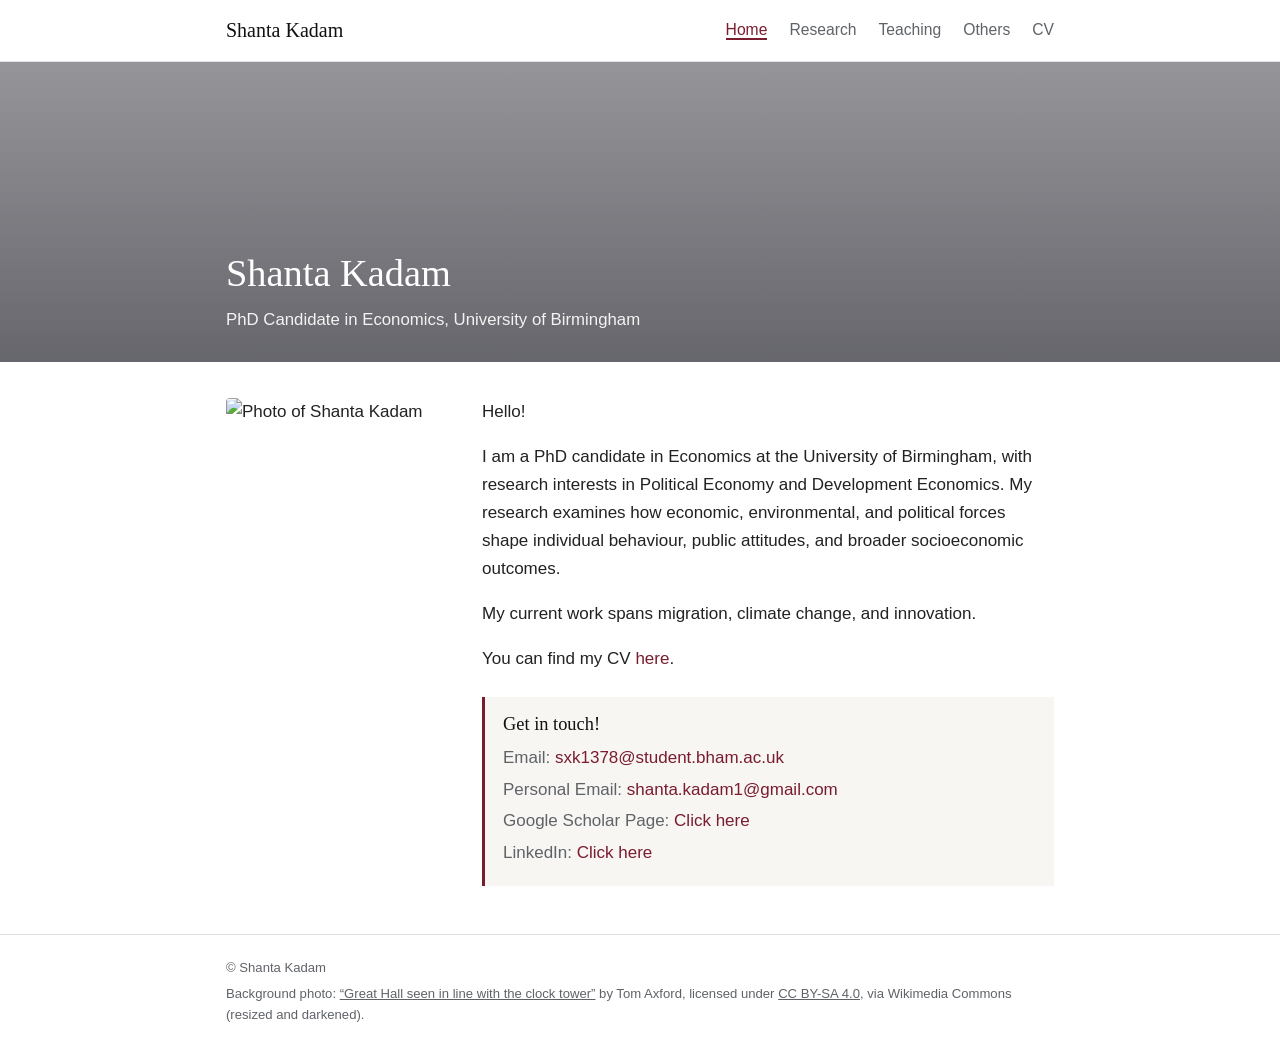
==== index.html @ ad896608 "Add files via upload" ====
<!DOCTYPE html>
<html lang="en">
<head>
  <meta charset="utf-8">
  <meta name="viewport" content="width=device-width, initial-scale=1">
  <title>Shanta Kadam</title>
  <meta name="description" content="Shanta Kadam, PhD candidate in Economics at the University of Birmingham. Political Economy and Development Economics.">
  <link rel="stylesheet" href="style.css">
</head>
<body>

  <header class="site-header">
    <nav class="nav">
      <a class="site-name" href="index.html">Shanta Kadam</a>
      <ul>
        <li><a class="active" href="index.html">Home</a></li>
        <li><a href="research.html">Research</a></li>
        <li><a href="teaching.html">Teaching</a></li>
        <li><a href="others.html">Others</a></li>
        <li><a href="https://www.dropbox.com/scl/fi/ib3p3w41q0riw71sym0ad/CV.pdf?rlkey=x4dztig8gu17dkmpxzn258iok&amp;st=8f76h1o7&amp;dl=0" target="_blank" rel="noopener">CV</a></li>
      </ul>
    </nav>
  </header>

  <!-- Full-width banner with campus photo (image: images/background.jpg) -->
  <section class="banner">
    <div class="banner-text">
      <h1>Shanta Kadam</h1>
      <p>PhD Candidate in Economics, University of Birmingham</p>
    </div>
  </section>

  <main>
    <div class="profile">
      <img class="profile-photo" src="images/profile.jpg" alt="Photo of Shanta Kadam">

      <div class="profile-text">
        <p>Hello!</p>

        <p>I am a PhD candidate in Economics at the University of Birmingham, with research interests in Political Economy and Development Economics. My research examines how economic, environmental, and political forces shape individual behaviour, public attitudes, and broader socioeconomic outcomes.</p>

        <p>My current work spans migration, climate change, and innovation.</p>

        <p>You can find my CV <a href="https://www.dropbox.com/scl/fi/ib3p3w41q0riw71sym0ad/CV.pdf?rlkey=x4dztig8gu17dkmpxzn258iok&amp;st=8f76h1o7&amp;dl=0" target="_blank" rel="noopener">here</a>.</p>

        <div class="contact">
          <h2>Get in touch!</h2>
          <ul>
            <li><span class="label">Email:</span> <a href="mailto:sxk1378@student.bham.ac.uk">sxk1378@student.bham.ac.uk</a></li>
            <li><span class="label">Personal Email:</span> <a href="mailto:shanta.kadam1@gmail.com">shanta.kadam1@gmail.com</a></li>
            <li><span class="label">Google Scholar Page:</span> <a href="https://scholar.google.com/citations?user=Nujo5nwAAAAJ&amp;hl=en" target="_blank" rel="noopener">Click here</a></li>
            <li><span class="label">LinkedIn:</span> <a href="https://www.linkedin.com/in/shanta-kadam-22720195/" target="_blank" rel="noopener">Click here</a></li>
          </ul>
        </div>
      </div>
    </div>
  </main>

  <footer class="site-footer">
    <div class="inner">
      <p>&copy; Shanta Kadam</p>
      <p>Background photo: <a href="https://commons.wikimedia.org/wiki/File:Great_Hall_seen_in_line_with_the_clock_tower.jpg" target="_blank" rel="noopener">&ldquo;Great Hall seen in line with the clock tower&rdquo;</a> by Tom Axford, licensed under <a href="https://creativecommons.org/licenses/by-sa/4.0/" target="_blank" rel="noopener">CC BY-SA 4.0</a>, via Wikimedia Commons (resized and darkened).</p>
    </div>
  </footer>

</body>
</html>
---- style.css ----
/* ==========================================================
   Shanta Kadam — personal website stylesheet
   Colours are set once here; change them to restyle the site.
   ========================================================== */

:root {
  --text: #222222;
  --muted: #5f6368;
  --accent: #7a1c2e;        /* deep academic maroon for links */
  --accent-hover: #4d0f1c;
  --line: #e2e2e2;
  --bg: #ffffff;
  --bg-soft: #f7f6f3;
  --max-width: 860px;
}

* { box-sizing: border-box; }

html { -webkit-text-size-adjust: 100%; }

body {
  margin: 0;
  background: var(--bg);
  color: var(--text);
  font-family: -apple-system, BlinkMacSystemFont, "Segoe UI", Roboto, "Helvetica Neue", Arial, sans-serif;
  font-size: 17px;
  line-height: 1.65;
}

h1, h2, h3 {
  font-family: Georgia, "Times New Roman", serif;
  font-weight: normal;
  line-height: 1.3;
  color: #111;
}

h1 { font-size: 2rem; margin: 0 0 0.6em; }
h2 { font-size: 1.4rem; margin: 1.6em 0 0.6em; border-bottom: 1px solid var(--line); padding-bottom: 0.25em; }
h3 { font-size: 1.15rem; margin: 0 0 0.3em; }

a { color: var(--accent); text-decoration: none; }
a:hover, a:focus { color: var(--accent-hover); text-decoration: underline; }

img { max-width: 100%; height: auto; }

/* ---------- Top navigation bar ---------- */
.site-header {
  border-bottom: 1px solid var(--line);
  background: var(--bg);
}

.nav {
  max-width: var(--max-width);
  margin: 0 auto;
  padding: 14px 16px;
  display: flex;
  flex-wrap: wrap;
  align-items: center;
  justify-content: space-between;
  gap: 8px 24px;
}

.nav .site-name {
  font-family: Georgia, "Times New Roman", serif;
  font-size: 1.25rem;
  color: #111;
}
.nav .site-name:hover { text-decoration: none; }

.nav ul {
  list-style: none;
  margin: 0;
  padding: 0;
  display: flex;
  flex-wrap: wrap;
  gap: 4px 22px;
}

.nav ul a { color: var(--muted); font-size: 0.98rem; }
.nav ul a:hover { color: var(--accent); text-decoration: none; }
.nav ul a.active { color: var(--accent); border-bottom: 2px solid var(--accent); }

/* ---------- Home page banner ---------- */
.banner {
  position: relative;
  min-height: 300px;
  display: flex;
  align-items: flex-end;
  /* The dark overlay (first layer) keeps the white text readable. */
  background-image:
    linear-gradient(rgba(20, 20, 30, 0.45), rgba(20, 20, 30, 0.65)),
    url("images/background.jpg");
  background-size: cover;
  background-position: center 40%;
  color: #fff;
}

.banner-text {
  width: 100%;
  max-width: var(--max-width);
  margin: 0 auto;
  padding: 40px 16px 28px;
}

.banner h1 { color: #fff; font-size: 2.4rem; margin: 0 0 0.2em; }
.banner p { margin: 0; font-size: 1.05rem; color: rgba(255, 255, 255, 0.92); }

/* ---------- Page content ---------- */
main {
  max-width: var(--max-width);
  margin: 0 auto;
  padding: 36px 16px 48px;
}

/* Home: photo on the left, text on the right */
.profile {
  display: grid;
  grid-template-columns: 220px 1fr;
  gap: 36px;
  align-items: start;
}

.profile-photo {
  width: 220px;
  height: auto;
  border-radius: 4px;
  display: block;
}

.profile-text p:first-child { margin-top: 0; }

.contact {
  margin-top: 1.4em;
  padding: 16px 18px;
  background: var(--bg-soft);
  border-left: 3px solid var(--accent);
}
.contact h2 { border: 0; margin: 0 0 0.4em; padding: 0; font-size: 1.15rem; }
.contact ul { list-style: none; margin: 0; padding: 0; }
.contact li { margin: 0.2em 0; overflow-wrap: anywhere; }
.contact .label { color: var(--muted); }

/* Research: one block per paper */
.paper {
  margin: 0 0 2em;
}
.paper .authors { color: var(--muted); margin: 0 0 0.3em; }
.paper .links { margin: 0.2em 0 0.5em; }
.paper p { margin: 0.4em 0; }

details { margin: 0.4em 0; }
details summary {
  cursor: pointer;
  color: var(--accent);
  font-size: 0.95rem;
}
details[open] summary { margin-bottom: 0.4em; }
details p { text-align: justify; }

/* Teaching / simple lists */
.plain-list { padding-left: 1.2em; }
.plain-list li { margin: 0.3em 0; }

/* ---------- Footer ---------- */
.site-footer {
  border-top: 1px solid var(--line);
  color: var(--muted);
  font-size: 0.82rem;
}
.site-footer .inner {
  max-width: var(--max-width);
  margin: 0 auto;
  padding: 18px 16px 28px;
}
.site-footer p { margin: 0.3em 0; }
.site-footer a { color: var(--muted); text-decoration: underline; }

/* ---------- Mobile ---------- */
@media (max-width: 640px) {
  body { font-size: 16px; }
  .nav { justify-content: center; text-align: center; }
  .nav ul { justify-content: center; gap: 4px 16px; }
  .banner { min-height: 200px; }
  .banner h1 { font-size: 1.9rem; }
  .profile { grid-template-columns: 1fr; gap: 20px; }
  .profile-photo { width: 180px; margin: 0 auto; }
  details p { text-align: left; }
}
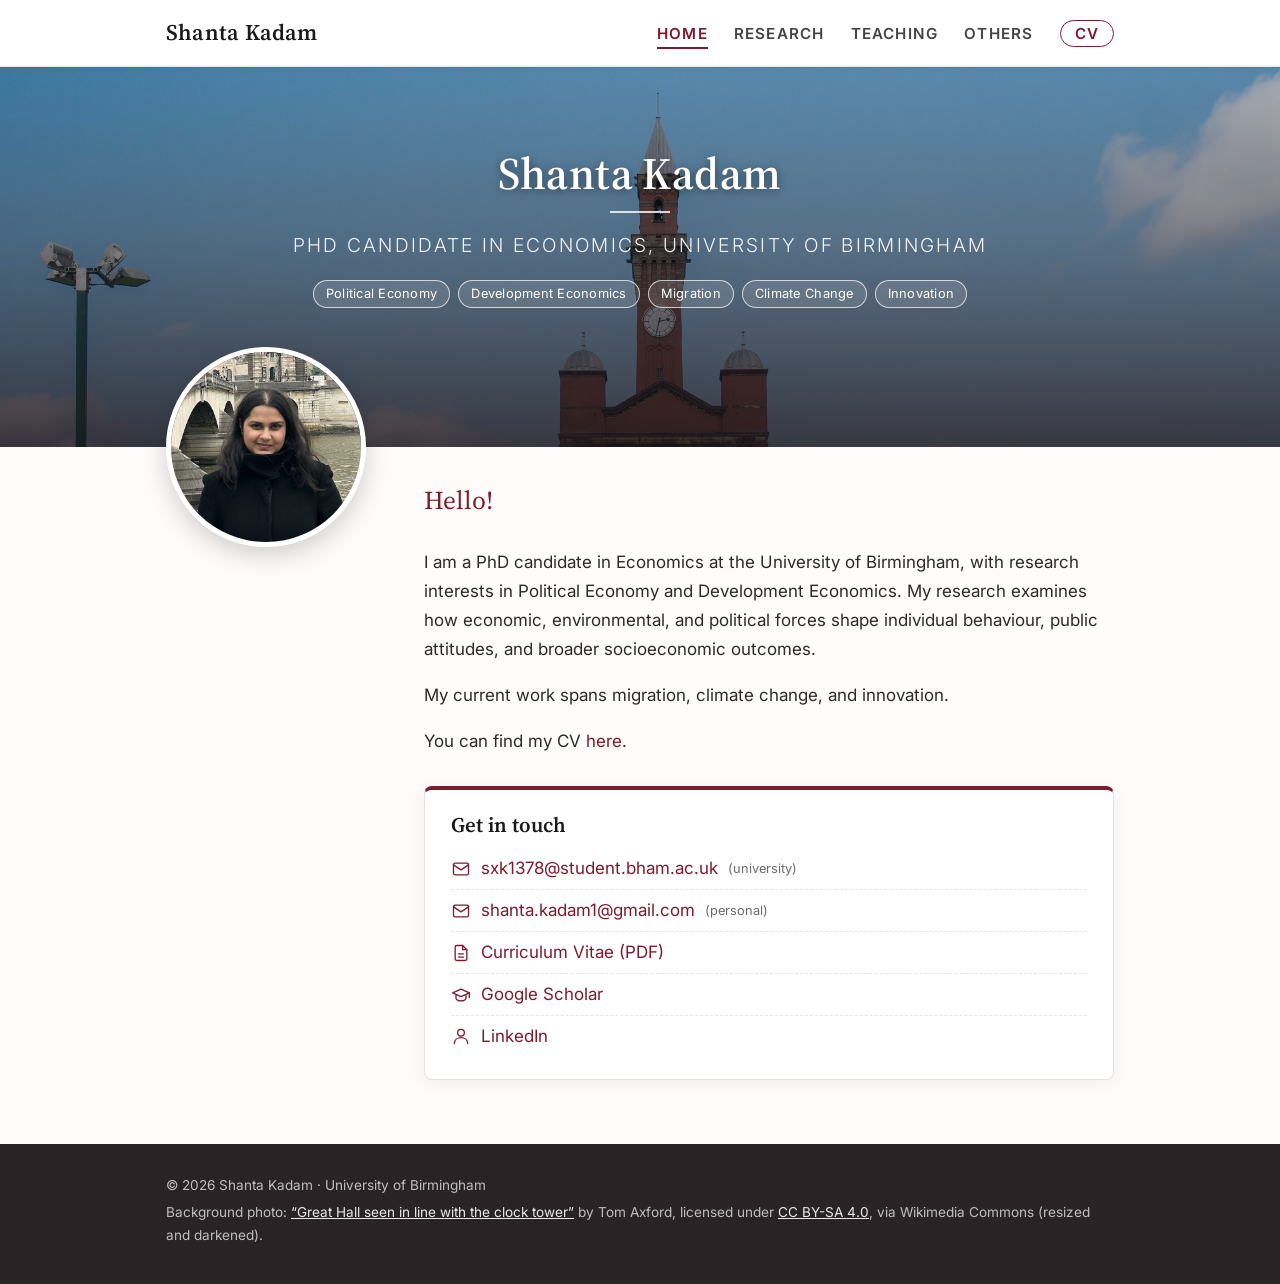
==== commit c4b8b2c5: "Add files via upload" ====
--- a/index.html
+++ b/index.html
@@ -5,9 +5,21 @@
   <meta name="viewport" content="width=device-width, initial-scale=1">
   <title>Shanta Kadam</title>
   <meta name="description" content="Shanta Kadam, PhD candidate in Economics at the University of Birmingham. Political Economy and Development Economics.">
+  <meta property="og:title" content="Shanta Kadam">
+  <meta property="og:description" content="Shanta Kadam, PhD candidate in Economics at the University of Birmingham. Political Economy and Development Economics.">
+  <meta property="og:image" content="https://shantakadam.github.io/images/profile.jpg">
+  <meta property="og:image:width" content="600">
+  <meta property="og:image:height" content="600">
+  <meta property="og:url" content="https://shantakadam.github.io/">
+  <meta property="og:type" content="website">
+  <link rel="preconnect" href="https://fonts.googleapis.com">
+  <link rel="preconnect" href="https://fonts.gstatic.com" crossorigin>
+  <link href="https://fonts.googleapis.com/css2?family=Inter:wght@300;400;600&family=Source+Serif+4:opsz,wght@8..60,600&display=swap" rel="stylesheet">
   <link rel="stylesheet" href="style.css">
+  <link rel="icon" type="image/png" href="images/apple-touch-icon.png">
+  <link rel="apple-touch-icon" href="images/apple-touch-icon.png">
 </head>
-<body>
+<body class="home">
 
   <header class="site-header">
     <nav class="nav">
@@ -17,7 +29,7 @@
         <li><a href="research.html">Research</a></li>
         <li><a href="teaching.html">Teaching</a></li>
         <li><a href="others.html">Others</a></li>
-        <li><a href="https://www.dropbox.com/scl/fi/ib3p3w41q0riw71sym0ad/CV.pdf?rlkey=x4dztig8gu17dkmpxzn258iok&amp;st=8f76h1o7&amp;dl=0" target="_blank" rel="noopener">CV</a></li>
+        <li><a class="cv-link" href="https://www.dropbox.com/scl/fi/ib3p3w41q0riw71sym0ad/CV.pdf?rlkey=x4dztig8gu17dkmpxzn258iok&amp;st=8f76h1o7&amp;dl=0" target="_blank" rel="noopener">CV</a></li>
       </ul>
     </nav>
   </header>
@@ -27,12 +39,19 @@
     <div class="banner-text">
       <h1>Shanta Kadam</h1>
       <p>PhD Candidate in Economics, University of Birmingham</p>
+      <ul class="tags">
+        <li>Political Economy</li>
+        <li>Development Economics</li>
+        <li>Migration</li>
+        <li>Climate Change</li>
+        <li>Innovation</li>
+      </ul>
     </div>
   </section>
 
   <main>
     <div class="profile">
-      <img class="profile-photo" src="images/profile.jpg" alt="Photo of Shanta Kadam">
+      <img class="profile-photo" src="images/profile.jpg" alt="Photo of Shanta Kadam" width="600" height="600">
 
       <div class="profile-text">
         <p>Hello!</p>
@@ -44,12 +63,29 @@
         <p>You can find my CV <a href="https://www.dropbox.com/scl/fi/ib3p3w41q0riw71sym0ad/CV.pdf?rlkey=x4dztig8gu17dkmpxzn258iok&amp;st=8f76h1o7&amp;dl=0" target="_blank" rel="noopener">here</a>.</p>
 
         <div class="contact">
-          <h2>Get in touch!</h2>
+          <h2>Get in touch</h2>
+          <!-- Icons are inline SVG outlines; they take the accent colour from .contact .icon in style.css -->
           <ul>
-            <li><span class="label">Email:</span> <a href="mailto:sxk1378@student.bham.ac.uk">sxk1378@student.bham.ac.uk</a></li>
-            <li><span class="label">Personal Email:</span> <a href="mailto:shanta.kadam1@gmail.com">shanta.kadam1@gmail.com</a></li>
-            <li><span class="label">Google Scholar Page:</span> <a href="https://scholar.google.com/citations?user=Nujo5nwAAAAJ&amp;hl=en" target="_blank" rel="noopener">Click here</a></li>
-            <li><span class="label">LinkedIn:</span> <a href="https://www.linkedin.com/in/shanta-kadam-22720195/" target="_blank" rel="noopener">Click here</a></li>
+            <li>
+              <svg class="icon" viewBox="0 0 24 24" aria-hidden="true"><rect x="3" y="5" width="18" height="14" rx="2"/><path d="m3 7 9 6 9-6"/></svg>
+              <a href="mailto:sxk1378@student.bham.ac.uk">sxk1378@student.bham.ac.uk</a> <span class="note">(university)</span>
+            </li>
+            <li>
+              <svg class="icon" viewBox="0 0 24 24" aria-hidden="true"><rect x="3" y="5" width="18" height="14" rx="2"/><path d="m3 7 9 6 9-6"/></svg>
+              <a href="mailto:shanta.kadam1@gmail.com">shanta.kadam1@gmail.com</a> <span class="note">(personal)</span>
+            </li>
+            <li>
+              <svg class="icon" viewBox="0 0 24 24" aria-hidden="true"><path d="M14 3H7a2 2 0 0 0-2 2v14a2 2 0 0 0 2 2h10a2 2 0 0 0 2-2V8z"/><path d="M14 3v5h5M9 13h6M9 17h6"/></svg>
+              <a href="https://www.dropbox.com/scl/fi/ib3p3w41q0riw71sym0ad/CV.pdf?rlkey=x4dztig8gu17dkmpxzn258iok&amp;st=8f76h1o7&amp;dl=0" target="_blank" rel="noopener">Curriculum Vitae (PDF)</a>
+            </li>
+            <li>
+              <svg class="icon" viewBox="0 0 24 24" aria-hidden="true"><path d="M2 9.5 12 5l10 4.5L12 14z"/><path d="M6 11.5V16c0 1.5 2.7 3 6 3s6-1.5 6-3v-4.5M22 9.5V15"/></svg>
+              <a href="https://scholar.google.com/citations?user=Nujo5nwAAAAJ&amp;hl=en" target="_blank" rel="noopener">Google Scholar</a>
+            </li>
+            <li>
+              <svg class="icon" viewBox="0 0 24 24" aria-hidden="true"><circle cx="12" cy="8" r="4"/><path d="M4 21c0-4.4 3.6-7 8-7s8 2.6 8 7"/></svg>
+              <a href="https://www.linkedin.com/in/shanta-kadam-22720195/" target="_blank" rel="noopener">LinkedIn</a>
+            </li>
           </ul>
         </div>
       </div>
@@ -58,7 +94,7 @@
 
   <footer class="site-footer">
     <div class="inner">
-      <p>&copy; Shanta Kadam</p>
+      <p>&copy; 2026 Shanta Kadam &middot; University of Birmingham</p>
       <p>Background photo: <a href="https://commons.wikimedia.org/wiki/File:Great_Hall_seen_in_line_with_the_clock_tower.jpg" target="_blank" rel="noopener">&ldquo;Great Hall seen in line with the clock tower&rdquo;</a> by Tom Axford, licensed under <a href="https://creativecommons.org/licenses/by-sa/4.0/" target="_blank" rel="noopener">CC BY-SA 4.0</a>, via Wikimedia Commons (resized and darkened).</p>
     </div>
   </footer>
--- a/style.css
+++ b/style.css
@@ -1,52 +1,78 @@
 /* ==========================================================
    Shanta Kadam — personal website stylesheet
    Colours are set once here; change them to restyle the site.
+   Fonts (loaded in each page's <head> from Google Fonts):
+   Source Serif 4 for headings, Inter for text
+   (the previous fonts, Playfair Display and Source Sans 3, are kept as fallbacks).
    ========================================================== */
 
 :root {
-  --text: #222222;
-  --muted: #5f6368;
-  --accent: #7a1c2e;        /* deep academic maroon for links */
+  --text: #2b2b2b;
+  --muted: #6b6b6b;
+  --accent: #7a1c2e;        /* deep academic maroon */
   --accent-hover: #4d0f1c;
-  --line: #e2e2e2;
-  --bg: #ffffff;
-  --bg-soft: #f7f6f3;
-  --max-width: 860px;
+  --accent-soft: #f6eef0;
+  --line: #e7e3dd;
+  --bg: #fdfcfa;            /* warm off-white page */
+  --card: #ffffff;
+  --max-width: 980px;
+  /* Campus photo: dark overlay (lighter at the top so the sky shows) and crop position */
+  --banner-overlay: linear-gradient(rgba(25, 15, 20, 0.10), rgba(25, 15, 20, 0.35) 45%, rgba(25, 15, 20, 0.75));
+  --banner-position: center 8%;
+  --serif: "Source Serif 4", "Playfair Display", Georgia, "Times New Roman", serif;
+  --sans: "Inter", "Source Sans 3", "Segoe UI", Roboto, "Helvetica Neue", Arial, sans-serif;
 }
 
 * { box-sizing: border-box; }
 
-html { -webkit-text-size-adjust: 100%; }
+html { -webkit-text-size-adjust: 100%; scroll-behavior: smooth; }
 
 body {
   margin: 0;
   background: var(--bg);
   color: var(--text);
-  font-family: -apple-system, BlinkMacSystemFont, "Segoe UI", Roboto, "Helvetica Neue", Arial, sans-serif;
+  font-family: var(--sans);
   font-size: 17px;
-  line-height: 1.65;
+  line-height: 1.7;
 }
 
 h1, h2, h3 {
-  font-family: Georgia, "Times New Roman", serif;
-  font-weight: normal;
-  line-height: 1.3;
-  color: #111;
-}
-
-h1 { font-size: 2rem; margin: 0 0 0.6em; }
-h2 { font-size: 1.4rem; margin: 1.6em 0 0.6em; border-bottom: 1px solid var(--line); padding-bottom: 0.25em; }
-h3 { font-size: 1.15rem; margin: 0 0 0.3em; }
-
-a { color: var(--accent); text-decoration: none; }
+  font-family: var(--serif);
+  font-weight: 600;
+  line-height: 1.25;
+  color: #1a1a1a;
+}
+
+h1 { font-size: 2.2rem; margin: 0 0 0.6em; }
+h2 { font-size: 1.5rem; margin: 1.8em 0 0.8em; }
+h3 { font-size: 1.25rem; margin: 0 0 0.4em; }
+
+main > h2:first-child { margin-top: 0; }
+
+/* Small maroon rule under section headings */
+main h2::after {
+  content: "";
+  display: block;
+  width: 48px;
+  height: 3px;
+  margin-top: 10px;
+  background: var(--accent);
+  border-radius: 2px;
+}
+
+a { color: var(--accent); text-decoration: none; transition: color 0.15s; }
 a:hover, a:focus { color: var(--accent-hover); text-decoration: underline; }
 
 img { max-width: 100%; height: auto; }
 
 /* ---------- Top navigation bar ---------- */
+/* Sticky (and slightly see-through) on desktop only: see the min-width rule below */
 .site-header {
+  position: relative;
+  z-index: 10;
+  background: #fff;
   border-bottom: 1px solid var(--line);
-  background: var(--bg);
+  box-shadow: 0 1px 8px rgba(0, 0, 0, 0.04);
 }
 
 .nav {
@@ -61,11 +87,13 @@
 }
 
 .nav .site-name {
-  font-family: Georgia, "Times New Roman", serif;
-  font-size: 1.25rem;
-  color: #111;
-}
-.nav .site-name:hover { text-decoration: none; }
+  font-family: var(--serif);
+  font-size: 1.4rem;
+  font-weight: 600;
+  color: #1a1a1a;
+  letter-spacing: 0.01em;
+}
+.nav .site-name:hover { text-decoration: none; color: var(--accent); }
 
 .nav ul {
   list-style: none;
@@ -73,116 +101,297 @@
   padding: 0;
   display: flex;
   flex-wrap: wrap;
-  gap: 4px 22px;
-}
-
-.nav ul a { color: var(--muted); font-size: 0.98rem; }
-.nav ul a:hover { color: var(--accent); text-decoration: none; }
-.nav ul a.active { color: var(--accent); border-bottom: 2px solid var(--accent); }
+  gap: 4px 26px;
+}
+
+.nav ul a {
+  color: #444;
+  font-size: 0.95rem;
+  font-weight: 600;
+  letter-spacing: 0.08em;
+  text-transform: uppercase;
+  padding: 4px 0;
+  border-bottom: 2px solid transparent;
+}
+.nav ul a:hover { color: var(--accent); text-decoration: none; border-bottom-color: var(--accent); }
+.nav ul a.active { color: var(--accent); border-bottom-color: var(--accent); }
+
+/* CV: outlined pill button that fills in on hover */
+.nav ul a.cv-link {
+  padding: 3px 14px;
+  border: 1.5px solid var(--accent);
+  border-radius: 999px;
+  color: var(--accent);
+  transition: background 0.15s, color 0.15s;
+}
+.nav ul a.cv-link:hover,
+.nav ul a.cv-link:focus { background: var(--accent); color: #fff; }
+
+@media (min-width: 761px) {
+  .site-header {
+    position: sticky;
+    top: 0;
+    background: rgba(255, 255, 255, 0.85);
+    -webkit-backdrop-filter: blur(8px);
+    backdrop-filter: blur(8px);
+  }
+}
 
 /* ---------- Home page banner ---------- */
 .banner {
   position: relative;
-  min-height: 300px;
+  min-height: 380px;
+  display: flex;
+  align-items: center;
+  justify-content: center;
+  text-align: center;
+  /* The overlay (first layer) keeps the white text readable. */
+  background-image: var(--banner-overlay), url("images/background.jpg");
+  background-size: cover;
+  background-position: var(--banner-position);
+  color: #fff;
+}
+
+.banner-text {
+  padding: 40px 16px 100px;   /* extra bottom space for the overlapping photo */
+}
+
+.banner h1 {
+  color: #fff;
+  font-size: 2.8rem;
+  margin: 0 0 0.2em;
+  letter-spacing: 0.01em;
+  text-shadow: 0 2px 10px rgba(0, 0, 0, 0.45);
+}
+.banner p {
+  margin: 0;
+  font-size: 1.2rem;
+  font-weight: 300;
+  letter-spacing: 0.12em;
+  text-transform: uppercase;
+  color: rgba(255, 255, 255, 0.92);
+}
+.banner p::before {
+  content: "";
+  display: block;
+  width: 60px;
+  height: 2px;
+  margin: 0 auto 16px;
+  background: rgba(255, 255, 255, 0.8);
+}
+
+/* Research-area chips under the title */
+.tags {
+  list-style: none;
+  margin: 18px auto 0;
+  padding: 0;
+  max-width: 760px;
+  display: flex;
+  flex-wrap: wrap;
+  justify-content: center;
+  gap: 8px;
+}
+.tags li {
+  padding: 3px 12px;
+  border: 1px solid rgba(255, 255, 255, 0.7);
+  border-radius: 999px;
+  background: rgba(255, 255, 255, 0.12);
+  color: #fff;
+  font-size: 0.8rem;
+  line-height: 1.6;
+  letter-spacing: 0.02em;
+}
+
+/* Shorter banner used at the top of Research / Teaching / Others */
+.page-banner {
+  min-height: 170px;
   display: flex;
   align-items: flex-end;
-  /* The dark overlay (first layer) keeps the white text readable. */
-  background-image:
-    linear-gradient(rgba(20, 20, 30, 0.45), rgba(20, 20, 30, 0.65)),
-    url("images/background.jpg");
+  background-image: var(--banner-overlay), url("images/background.jpg");
   background-size: cover;
-  background-position: center 40%;
-  color: #fff;
-}
-
-.banner-text {
+  background-position: var(--banner-position);
+  color: #fff;
+}
+.page-banner h1 {
   width: 100%;
   max-width: var(--max-width);
   margin: 0 auto;
-  padding: 40px 16px 28px;
-}
-
-.banner h1 { color: #fff; font-size: 2.4rem; margin: 0 0 0.2em; }
-.banner p { margin: 0; font-size: 1.05rem; color: rgba(255, 255, 255, 0.92); }
+  padding: 0 16px 26px;
+  color: #fff;
+  font-size: 2.4rem;
+  text-shadow: 0 2px 10px rgba(0, 0, 0, 0.45);
+}
 
 /* ---------- Page content ---------- */
 main {
   max-width: var(--max-width);
   margin: 0 auto;
-  padding: 36px 16px 48px;
-}
-
-/* Home: photo on the left, text on the right */
+  padding: 48px 16px 64px;
+}
+
+/* Home: photo on the left (overlapping the banner), text on the right */
+.home main { padding-top: 0; }
+
 .profile {
   display: grid;
-  grid-template-columns: 220px 1fr;
-  gap: 36px;
+  grid-template-columns: 210px 1fr;
+  gap: 48px;
   align-items: start;
 }
 
 .profile-photo {
-  width: 220px;
-  height: auto;
-  border-radius: 4px;
+  width: 200px;
+  height: 200px;
+  object-fit: cover;
+  margin-top: -100px;          /* pulls the photo up over the banner */
+  position: relative;
+  border: 5px solid #fff;
+  border-radius: 50%;
+  box-shadow: 0 8px 24px rgba(0, 0, 0, 0.18);
   display: block;
 }
 
-.profile-text p:first-child { margin-top: 0; }
+.profile-text { padding-top: 32px; }
+.profile-text p:first-child {
+  margin-top: 0;
+  font-family: var(--serif);
+  font-size: 1.6rem;
+  color: var(--accent);
+}
 
 .contact {
-  margin-top: 1.4em;
-  padding: 16px 18px;
-  background: var(--bg-soft);
-  border-left: 3px solid var(--accent);
-}
-.contact h2 { border: 0; margin: 0 0 0.4em; padding: 0; font-size: 1.15rem; }
+  margin-top: 1.8em;
+  padding: 22px 26px;
+  background: var(--card);
+  border: 1px solid var(--line);
+  border-top: 4px solid var(--accent);
+  border-radius: 8px;
+  box-shadow: 0 4px 18px rgba(0, 0, 0, 0.05);
+}
+.contact h2 { margin: 0 0 0.5em; font-size: 1.3rem; }
+.contact h2::after { display: none; }
 .contact ul { list-style: none; margin: 0; padding: 0; }
-.contact li { margin: 0.2em 0; overflow-wrap: anywhere; }
-.contact .label { color: var(--muted); }
-
-/* Research: one block per paper */
+.contact li {
+  display: flex;
+  align-items: center;
+  gap: 10px;
+  padding: 6px 0;
+  border-bottom: 1px dashed var(--line);
+}
+.contact li:last-child { border-bottom: 0; }
+.contact li a { min-width: 0; overflow-wrap: anywhere; }
+.contact .icon {
+  flex: none;
+  width: 20px;
+  height: 20px;
+  fill: none;
+  stroke: var(--accent);
+  stroke-width: 1.6;
+  stroke-linecap: round;
+  stroke-linejoin: round;
+}
+.contact .note { color: var(--muted); font-size: 0.8rem; white-space: nowrap; }
+
+/* Research: one card per paper */
 .paper {
   margin: 0 0 2em;
-}
-.paper .authors { color: var(--muted); margin: 0 0 0.3em; }
-.paper .links { margin: 0.2em 0 0.5em; }
-.paper p { margin: 0.4em 0; }
-
-details { margin: 0.4em 0; }
+  padding: 26px 30px;
+  background: var(--card);
+  border: 1px solid var(--line);
+  border-left: 4px solid var(--accent);
+  border-radius: 8px;
+  box-shadow: 0 4px 18px rgba(0, 0, 0, 0.05);
+}
+.paper h3 { font-size: 1.4rem; }
+.paper .authors { color: var(--muted); font-style: italic; margin: 0 0 0.3em; }
+.paper .links { margin: 0.2em 0 0.6em; }
+.paper p { margin: 0.5em 0; }
+
+details { margin: 0.6em 0; }
 details summary {
+  display: inline-block;
   cursor: pointer;
+  padding: 4px 16px;
+  border: 1px solid var(--accent);
+  border-radius: 20px;
   color: var(--accent);
-  font-size: 0.95rem;
-}
-details[open] summary { margin-bottom: 0.4em; }
-details p { text-align: justify; }
+  font-size: 0.9rem;
+  font-weight: 600;
+  letter-spacing: 0.05em;
+  text-transform: uppercase;
+  list-style: none;
+  transition: background 0.15s, color 0.15s;
+}
+details summary::-webkit-details-marker { display: none; }
+details summary::before { content: "+ "; }
+details[open] summary::before { content: "\2212 "; }
+details summary:hover, details[open] summary { background: var(--accent); color: #fff; }
+details[open] summary { margin-bottom: 0.6em; }
+details p {
+  text-align: justify;
+  padding: 14px 18px;
+  background: var(--accent-soft);
+  border-radius: 6px;
+}
 
 /* Teaching / simple lists */
-.plain-list { padding-left: 1.2em; }
-.plain-list li { margin: 0.3em 0; }
+.plain-list {
+  list-style: none;
+  padding: 0;
+  margin: 0;
+}
+.plain-list li {
+  position: relative;
+  margin: 0;
+  padding: 12px 0 12px 26px;
+  border-bottom: 1px solid var(--line);
+}
+.plain-list li::before {
+  content: "";
+  position: absolute;
+  left: 4px;
+  top: 1.25em;
+  width: 8px;
+  height: 8px;
+  border-radius: 50%;
+  background: var(--accent);
+}
 
 /* ---------- Footer ---------- */
 .site-footer {
-  border-top: 1px solid var(--line);
-  color: var(--muted);
-  font-size: 0.82rem;
+  background: #2a2326;
+  color: rgba(255, 255, 255, 0.7);
+  font-size: 0.85rem;
 }
 .site-footer .inner {
   max-width: var(--max-width);
   margin: 0 auto;
-  padding: 18px 16px 28px;
+  padding: 26px 16px 32px;
 }
 .site-footer p { margin: 0.3em 0; }
-.site-footer a { color: var(--muted); text-decoration: underline; }
+.site-footer a { color: rgba(255, 255, 255, 0.9); text-decoration: underline; }
+.site-footer a:hover { color: #fff; }
 
 /* ---------- Mobile ---------- */
-@media (max-width: 640px) {
+@media (max-width: 760px) {
   body { font-size: 16px; }
   .nav { justify-content: center; text-align: center; }
-  .nav ul { justify-content: center; gap: 4px 16px; }
-  .banner { min-height: 200px; }
-  .banner h1 { font-size: 1.9rem; }
-  .profile { grid-template-columns: 1fr; gap: 20px; }
-  .profile-photo { width: 180px; margin: 0 auto; }
+  .nav ul { justify-content: center; gap: 4px 14px; }
+  .nav ul a { font-size: 0.85rem; letter-spacing: 0.05em; }
+  .nav ul a.cv-link { padding: 2px 10px; }
+  .banner { min-height: 260px; }
+  .banner-text { padding: 24px 16px 64px; }
+  .banner h1 { font-size: 2.1rem; }
+  .banner p { font-size: 0.85rem; }
+  .banner p::before { margin-bottom: 10px; }
+  .tags { margin-top: 12px; gap: 6px; }
+  .tags li { font-size: 0.72rem; padding: 2px 10px; }
+  .page-banner { min-height: 120px; }
+  .page-banner h1 { padding-bottom: 18px; font-size: 1.9rem; }
+  .profile { grid-template-columns: 1fr; gap: 8px; }
+  .profile-photo { width: 170px; height: 170px; margin: -56px auto 0; }
+  .contact .note { display: none; }
+  .profile-text { padding-top: 16px; }
+  .paper { padding: 20px 18px; }
   details p { text-align: left; }
 }
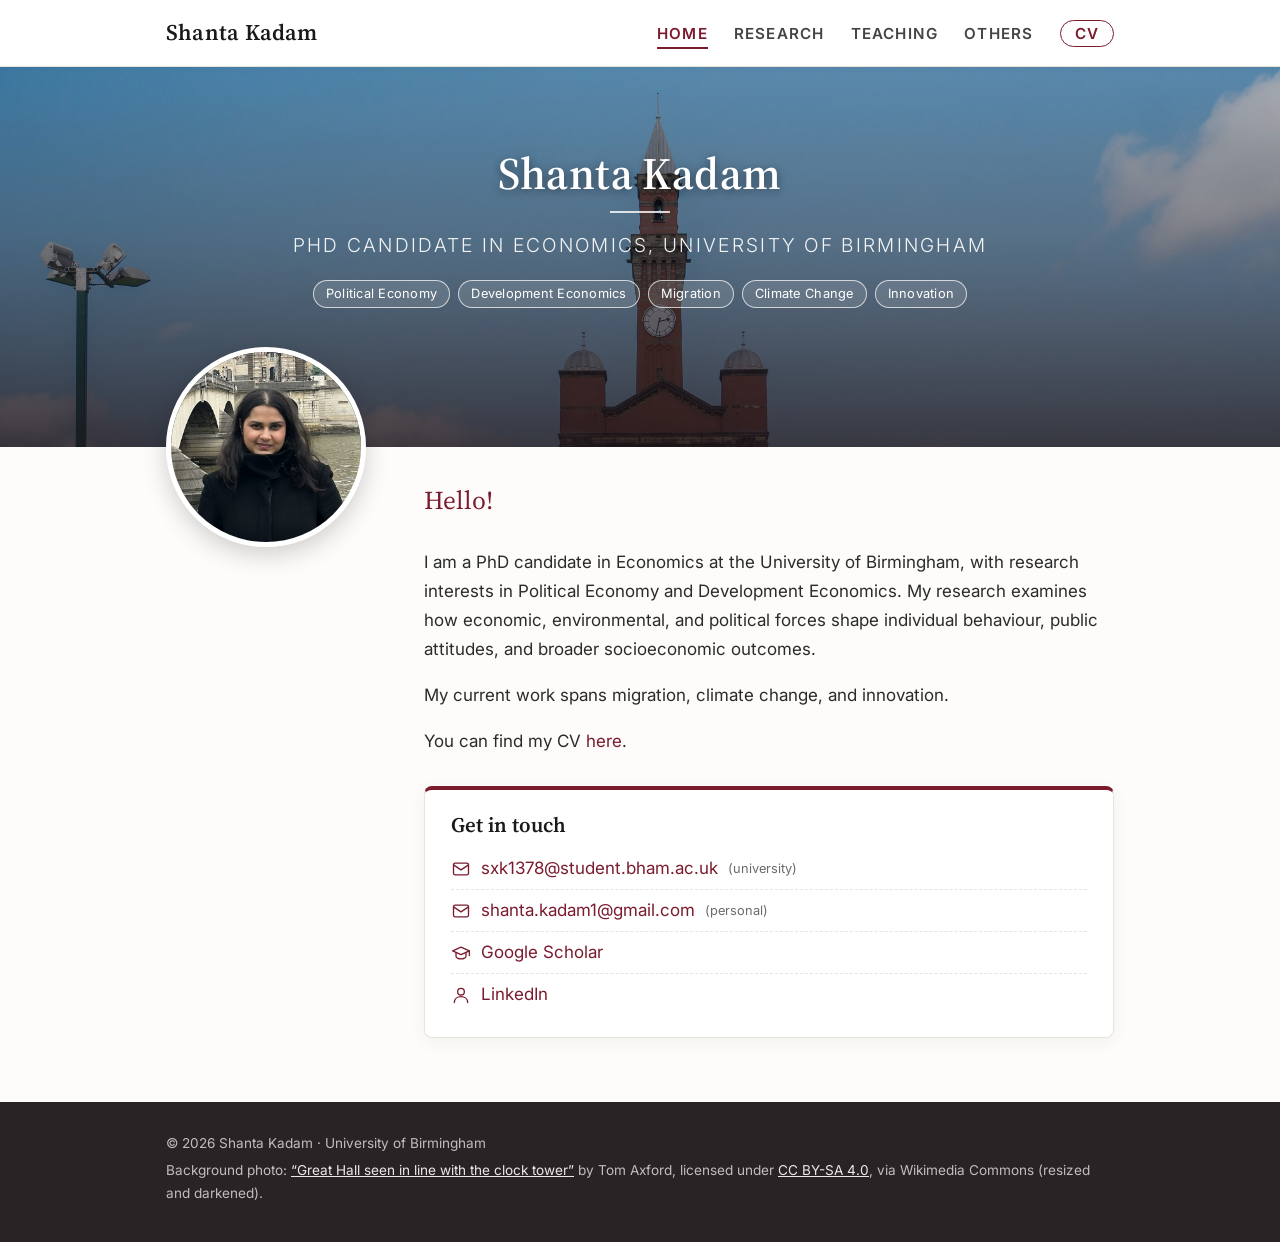
==== commit 97f3b2f6: "Update index.html" ====
--- a/index.html
+++ b/index.html
@@ -18,6 +18,16 @@
   <link rel="stylesheet" href="style.css">
   <link rel="icon" type="image/png" href="images/apple-touch-icon.png">
   <link rel="apple-touch-icon" href="images/apple-touch-icon.png">
+  <meta property="og:site_name" content="Shanta Kadam">
+
+<script type="application/ld+json">
+{
+  "@context": "https://schema.org",
+  "@type": "WebSite",
+  "name": "Shanta Kadam",
+  "url": "https://shantakadam.github.io/"
+}
+</script>
 </head>
 <body class="home">
 
@@ -75,10 +85,6 @@
               <a href="mailto:shanta.kadam1@gmail.com">shanta.kadam1@gmail.com</a> <span class="note">(personal)</span>
             </li>
             <li>
-              <svg class="icon" viewBox="0 0 24 24" aria-hidden="true"><path d="M14 3H7a2 2 0 0 0-2 2v14a2 2 0 0 0 2 2h10a2 2 0 0 0 2-2V8z"/><path d="M14 3v5h5M9 13h6M9 17h6"/></svg>
-              <a href="https://www.dropbox.com/scl/fi/ib3p3w41q0riw71sym0ad/CV.pdf?rlkey=x4dztig8gu17dkmpxzn258iok&amp;st=8f76h1o7&amp;dl=0" target="_blank" rel="noopener">Curriculum Vitae (PDF)</a>
-            </li>
-            <li>
               <svg class="icon" viewBox="0 0 24 24" aria-hidden="true"><path d="M2 9.5 12 5l10 4.5L12 14z"/><path d="M6 11.5V16c0 1.5 2.7 3 6 3s6-1.5 6-3v-4.5M22 9.5V15"/></svg>
               <a href="https://scholar.google.com/citations?user=Nujo5nwAAAAJ&amp;hl=en" target="_blank" rel="noopener">Google Scholar</a>
             </li>
